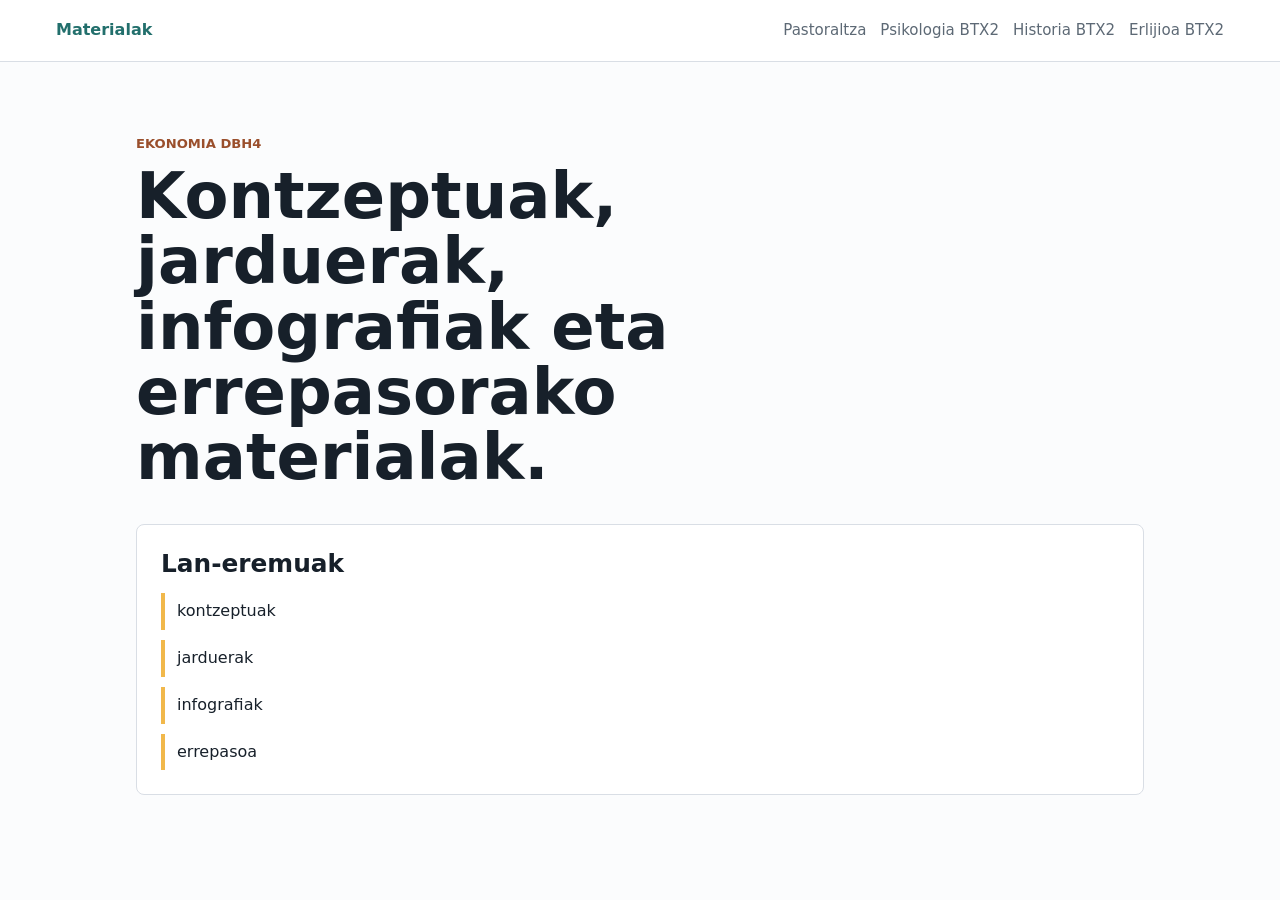
==== docs/ekonomia-dbh4/index.html @ c73af5c1 "Initial materialak structure" ====
<!doctype html>
<html lang="eu">
  <head>
    <meta charset="utf-8">
    <meta name="viewport" content="width=device-width, initial-scale=1">
    <title>Ekonomia DBH4 - Materialak</title>
    <link rel="stylesheet" href="../assets/css/base.css">
  </head>
  <body>
    <header class="site-header">
      <a class="brand" href="../">Materialak</a>
      <nav aria-label="Atal nagusiak">
        <a href="../pastoraltza/">Pastoraltza</a>
        <a href="../psikologia-btx2/">Psikologia BTX2</a>
        <a href="../historia-btx2/">Historia BTX2</a>
        <a href="../erlijioa-btx2/">Erlijioa BTX2</a>
      </nav>
    </header>
    <main class="page">
      <section class="hero">
        <p class="eyebrow">Ekonomia DBH4</p>
        <h1>Kontzeptuak, jarduerak, infografiak eta errepasorako materialak.</h1>
      </section>
      <section class="panel">
        <h2>Lan-eremuak</h2>
        <ul class="list">
          <li>kontzeptuak</li>
          <li>jarduerak</li>
          <li>infografiak</li>
          <li>errepasoa</li>
        </ul>
      </section>
    </main>
  </body>
</html>
---- docs/assets/css/base.css ----
:root {
  color-scheme: light;
  --ink: #17202a;
  --muted: #5d6975;
  --line: #d9dee5;
  --paper: #fbfcfd;
  --surface: #ffffff;
  --accent: #226f6c;
  --accent-2: #9a4f2c;
  --focus: #f1b84b;
}

* {
  box-sizing: border-box;
}

body {
  margin: 0;
  background: var(--paper);
  color: var(--ink);
  font-family: Inter, ui-sans-serif, system-ui, -apple-system, BlinkMacSystemFont, "Segoe UI", sans-serif;
  line-height: 1.55;
}

a {
  color: inherit;
}

.site-header {
  align-items: center;
  background: var(--surface);
  border-bottom: 1px solid var(--line);
  display: flex;
  gap: 24px;
  justify-content: space-between;
  padding: 18px clamp(18px, 5vw, 56px);
}

.brand {
  color: var(--accent);
  font-weight: 800;
  text-decoration: none;
}

nav {
  display: flex;
  flex-wrap: wrap;
  gap: 14px;
}

nav a {
  color: var(--muted);
  font-size: 0.94rem;
  text-decoration: none;
}

nav a:hover,
.brand:hover {
  text-decoration: underline;
  text-decoration-thickness: 2px;
  text-underline-offset: 4px;
}

.page {
  margin: 0 auto;
  max-width: 1120px;
  padding: clamp(28px, 6vw, 72px) clamp(18px, 5vw, 56px);
}

.hero {
  max-width: 780px;
}

.eyebrow {
  color: var(--accent-2);
  font-size: 0.82rem;
  font-weight: 800;
  letter-spacing: 0;
  margin: 0 0 10px;
  text-transform: uppercase;
}

h1 {
  font-size: 4rem;
  line-height: 1.02;
  margin: 0;
}

h2 {
  font-size: 1.55rem;
  line-height: 1.2;
  margin: 0 0 14px;
}

p {
  color: var(--muted);
  font-size: 1.05rem;
  margin: 18px 0 0;
}

code {
  background: #eef3f3;
  border: 1px solid #d3dddd;
  border-radius: 6px;
  color: var(--accent);
  font-family: ui-monospace, SFMono-Regular, Menlo, Monaco, Consolas, monospace;
  font-size: 0.94em;
  padding: 0.12em 0.34em;
}

.grid {
  display: grid;
  gap: 16px;
  grid-template-columns: repeat(auto-fit, minmax(220px, 1fr));
  margin-top: 42px;
}

.card,
.panel {
  background: var(--surface);
  border: 1px solid var(--line);
  border-radius: 8px;
}

.card {
  display: block;
  min-height: 132px;
  padding: 20px;
  text-decoration: none;
}

.card:hover {
  border-color: var(--accent);
}

.card span {
  display: block;
  font-weight: 800;
  margin-bottom: 8px;
}

.card small {
  color: var(--muted);
  display: block;
  font-size: 0.92rem;
}

.panel {
  margin-top: 34px;
  padding: 24px;
}

.list {
  display: grid;
  gap: 10px;
  list-style: none;
  margin: 0;
  padding: 0;
}

.list li {
  border-left: 4px solid var(--focus);
  padding: 6px 0 6px 12px;
}

@media (max-width: 720px) {
  .site-header {
    align-items: flex-start;
    flex-direction: column;
  }

  h1 {
    font-size: 2.25rem;
  }

  nav {
    gap: 10px 14px;
  }
}
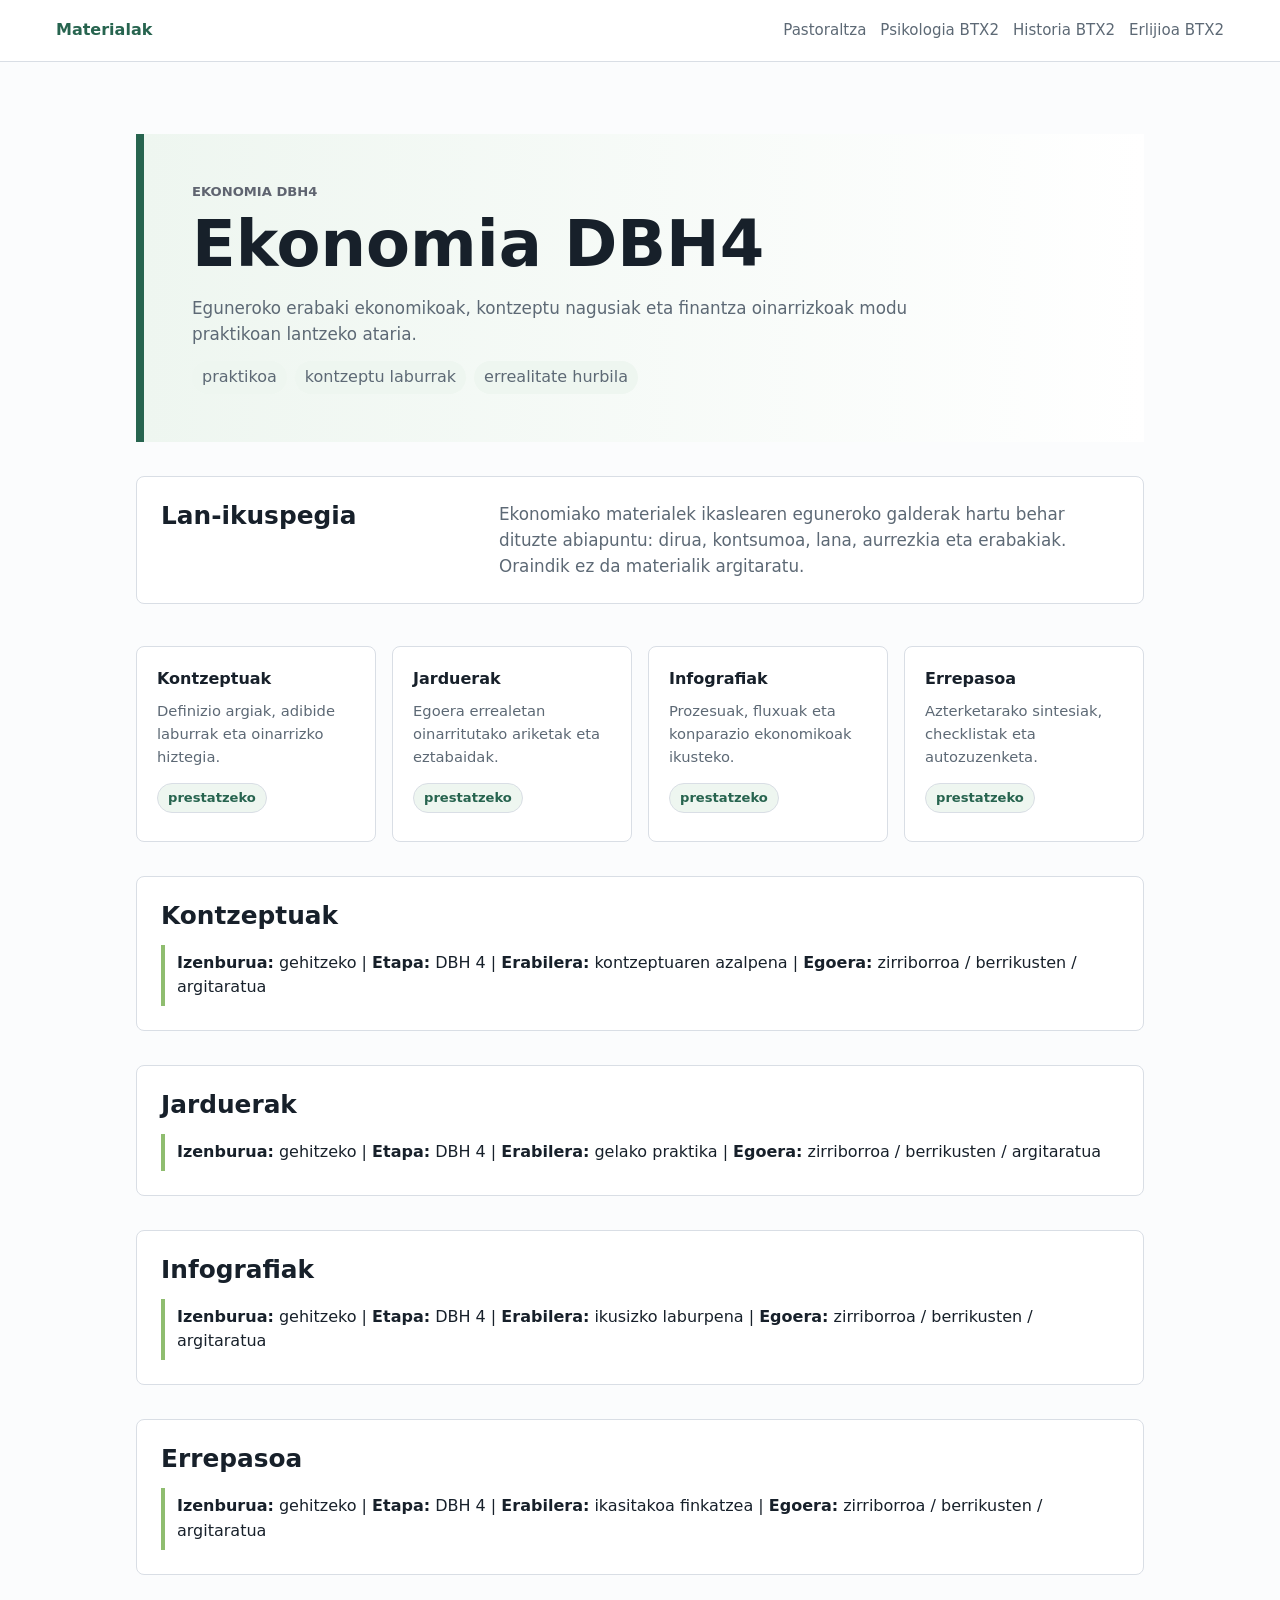
==== commit 8decd7a6: "Clarify editorial landing pages" ====
--- a/docs/ekonomia-dbh4/index.html
+++ b/docs/ekonomia-dbh4/index.html
@@ -6,7 +6,7 @@
     <title>Ekonomia DBH4 - Materialak</title>
     <link rel="stylesheet" href="../assets/css/base.css">
   </head>
-  <body>
+  <body data-area="ekonomia">
     <header class="site-header">
       <a class="brand" href="../">Materialak</a>
       <nav aria-label="Atal nagusiak">
@@ -16,18 +16,81 @@
         <a href="../erlijioa-btx2/">Erlijioa BTX2</a>
       </nav>
     </header>
+
     <main class="page">
-      <section class="hero">
+      <section class="hero hero-wide">
         <p class="eyebrow">Ekonomia DBH4</p>
-        <h1>Kontzeptuak, jarduerak, infografiak eta errepasorako materialak.</h1>
+        <h1>Ekonomia DBH4</h1>
+        <p>
+          Eguneroko erabaki ekonomikoak, kontzeptu nagusiak eta finantza
+          oinarrizkoak modu praktikoan lantzeko ataria.
+        </p>
+        <div class="meta" aria-label="Ekonomia lan modua">
+          <span>praktikoa</span>
+          <span>kontzeptu laburrak</span>
+          <span>errealitate hurbila</span>
+        </div>
       </section>
+
       <section class="panel">
-        <h2>Lan-eremuak</h2>
+        <div class="panel-header">
+          <h2>Lan-ikuspegia</h2>
+          <p>
+            Ekonomiako materialek ikaslearen eguneroko galderak hartu behar
+            dituzte abiapuntu: dirua, kontsumoa, lana, aurrezkia eta erabakiak.
+            Oraindik ez da materialik argitaratu.
+          </p>
+        </div>
+      </section>
+
+      <section class="grid" aria-label="Ekonomia bildumak">
+        <a class="card" href="#kontzeptuak">
+          <span>Kontzeptuak</span>
+          <small>Definizio argiak, adibide laburrak eta oinarrizko hiztegia.</small>
+          <span class="label">prestatzeko</span>
+        </a>
+        <a class="card" href="#jarduerak">
+          <span>Jarduerak</span>
+          <small>Egoera errealetan oinarritutako ariketak eta eztabaidak.</small>
+          <span class="label">prestatzeko</span>
+        </a>
+        <a class="card" href="#infografiak">
+          <span>Infografiak</span>
+          <small>Prozesuak, fluxuak eta konparazio ekonomikoak ikusteko.</small>
+          <span class="label">prestatzeko</span>
+        </a>
+        <a class="card" href="#errepasoa">
+          <span>Errepasoa</span>
+          <small>Azterketarako sintesiak, checklistak eta autozuzenketa.</small>
+          <span class="label">prestatzeko</span>
+        </a>
+      </section>
+
+      <section class="panel" id="kontzeptuak">
+        <h2>Kontzeptuak</h2>
         <ul class="list">
-          <li>kontzeptuak</li>
-          <li>jarduerak</li>
-          <li>infografiak</li>
-          <li>errepasoa</li>
+          <li><strong>Izenburua:</strong> gehitzeko | <strong>Etapa:</strong> DBH 4 | <strong>Erabilera:</strong> kontzeptuaren azalpena | <strong>Egoera:</strong> zirriborroa / berrikusten / argitaratua</li>
+        </ul>
+      </section>
+
+      <section class="panel" id="jarduerak">
+        <h2>Jarduerak</h2>
+        <ul class="list">
+          <li><strong>Izenburua:</strong> gehitzeko | <strong>Etapa:</strong> DBH 4 | <strong>Erabilera:</strong> gelako praktika | <strong>Egoera:</strong> zirriborroa / berrikusten / argitaratua</li>
+        </ul>
+      </section>
+
+      <section class="panel" id="infografiak">
+        <h2>Infografiak</h2>
+        <ul class="list">
+          <li><strong>Izenburua:</strong> gehitzeko | <strong>Etapa:</strong> DBH 4 | <strong>Erabilera:</strong> ikusizko laburpena | <strong>Egoera:</strong> zirriborroa / berrikusten / argitaratua</li>
+        </ul>
+      </section>
+
+      <section class="panel" id="errepasoa">
+        <h2>Errepasoa</h2>
+        <ul class="list">
+          <li><strong>Izenburua:</strong> gehitzeko | <strong>Etapa:</strong> DBH 4 | <strong>Erabilera:</strong> ikasitakoa finkatzea | <strong>Egoera:</strong> zirriborroa / berrikusten / argitaratua</li>
         </ul>
       </section>
     </main>
--- a/docs/assets/css/base.css
+++ b/docs/assets/css/base.css
@@ -8,6 +8,7 @@
   --accent: #226f6c;
   --accent-2: #9a4f2c;
   --focus: #f1b84b;
+  --soft: #eef3f3;
 }
 
 * {
@@ -20,6 +21,41 @@
   color: var(--ink);
   font-family: Inter, ui-sans-serif, system-ui, -apple-system, BlinkMacSystemFont, "Segoe UI", sans-serif;
   line-height: 1.55;
+}
+
+body[data-area="pastoraltza"] {
+  --accent: #226f6c;
+  --accent-2: #9a4f2c;
+  --focus: #f1b84b;
+  --soft: #eef6f4;
+}
+
+body[data-area="psikologia"] {
+  --accent: #4a5f9e;
+  --accent-2: #8a4b65;
+  --focus: #75b6c8;
+  --soft: #f0f3fb;
+}
+
+body[data-area="historia"] {
+  --accent: #6d5635;
+  --accent-2: #8d3f35;
+  --focus: #d2aa58;
+  --soft: #f6f2ec;
+}
+
+body[data-area="ekonomia"] {
+  --accent: #27644f;
+  --accent-2: #5f6470;
+  --focus: #8fbd6f;
+  --soft: #eef6f0;
+}
+
+body[data-area="erlijioa"] {
+  --accent: #684f8f;
+  --accent-2: #2f6f77;
+  --focus: #d0a54f;
+  --soft: #f3f0f7;
 }
 
 a {
@@ -71,6 +107,17 @@
   max-width: 780px;
 }
 
+.hero-wide {
+  background: linear-gradient(90deg, var(--soft), var(--surface));
+  border-left: 8px solid var(--accent);
+  max-width: none;
+  padding: clamp(24px, 5vw, 48px);
+}
+
+.hero-wide p {
+  max-width: 760px;
+}
+
 .eyebrow {
   color: var(--accent-2);
   font-size: 0.82rem;
@@ -115,6 +162,10 @@
   margin-top: 42px;
 }
 
+.grid-tight {
+  margin-top: 22px;
+}
+
 .card,
 .panel {
   background: var(--surface);
@@ -145,9 +196,75 @@
   font-size: 0.92rem;
 }
 
+.card .label {
+  display: inline-block;
+  margin-top: 14px;
+}
+
 .panel {
   margin-top: 34px;
   padding: 24px;
+}
+
+.panel-header {
+  align-items: start;
+  display: flex;
+  gap: 18px;
+  justify-content: space-between;
+}
+
+.panel-header p {
+  margin-top: 0;
+  max-width: 620px;
+}
+
+.label {
+  background: var(--soft);
+  border: 1px solid var(--line);
+  border-radius: 999px;
+  color: var(--accent);
+  display: inline-block;
+  font-size: 0.82rem;
+  font-weight: 800;
+  padding: 4px 10px;
+}
+
+.meta {
+  color: var(--muted);
+  display: flex;
+  flex-wrap: wrap;
+  gap: 8px;
+  margin-top: 14px;
+}
+
+.meta span {
+  background: var(--soft);
+  border-radius: 999px;
+  padding: 4px 10px;
+}
+
+.catalog-item {
+  border-left: 4px solid var(--focus);
+  display: grid;
+  gap: 8px;
+  padding: 10px 0 10px 12px;
+}
+
+.catalog-item a {
+  color: var(--accent);
+  font-weight: 800;
+  text-decoration: none;
+}
+
+.catalog-item a:hover {
+  text-decoration: underline;
+  text-underline-offset: 4px;
+}
+
+.path {
+  color: var(--muted);
+  font-family: ui-monospace, SFMono-Regular, Menlo, Monaco, Consolas, monospace;
+  font-size: 0.88rem;
 }
 
 .list {
@@ -176,4 +293,8 @@
   nav {
     gap: 10px 14px;
   }
-}
+
+  .panel-header {
+    display: block;
+  }
+}
